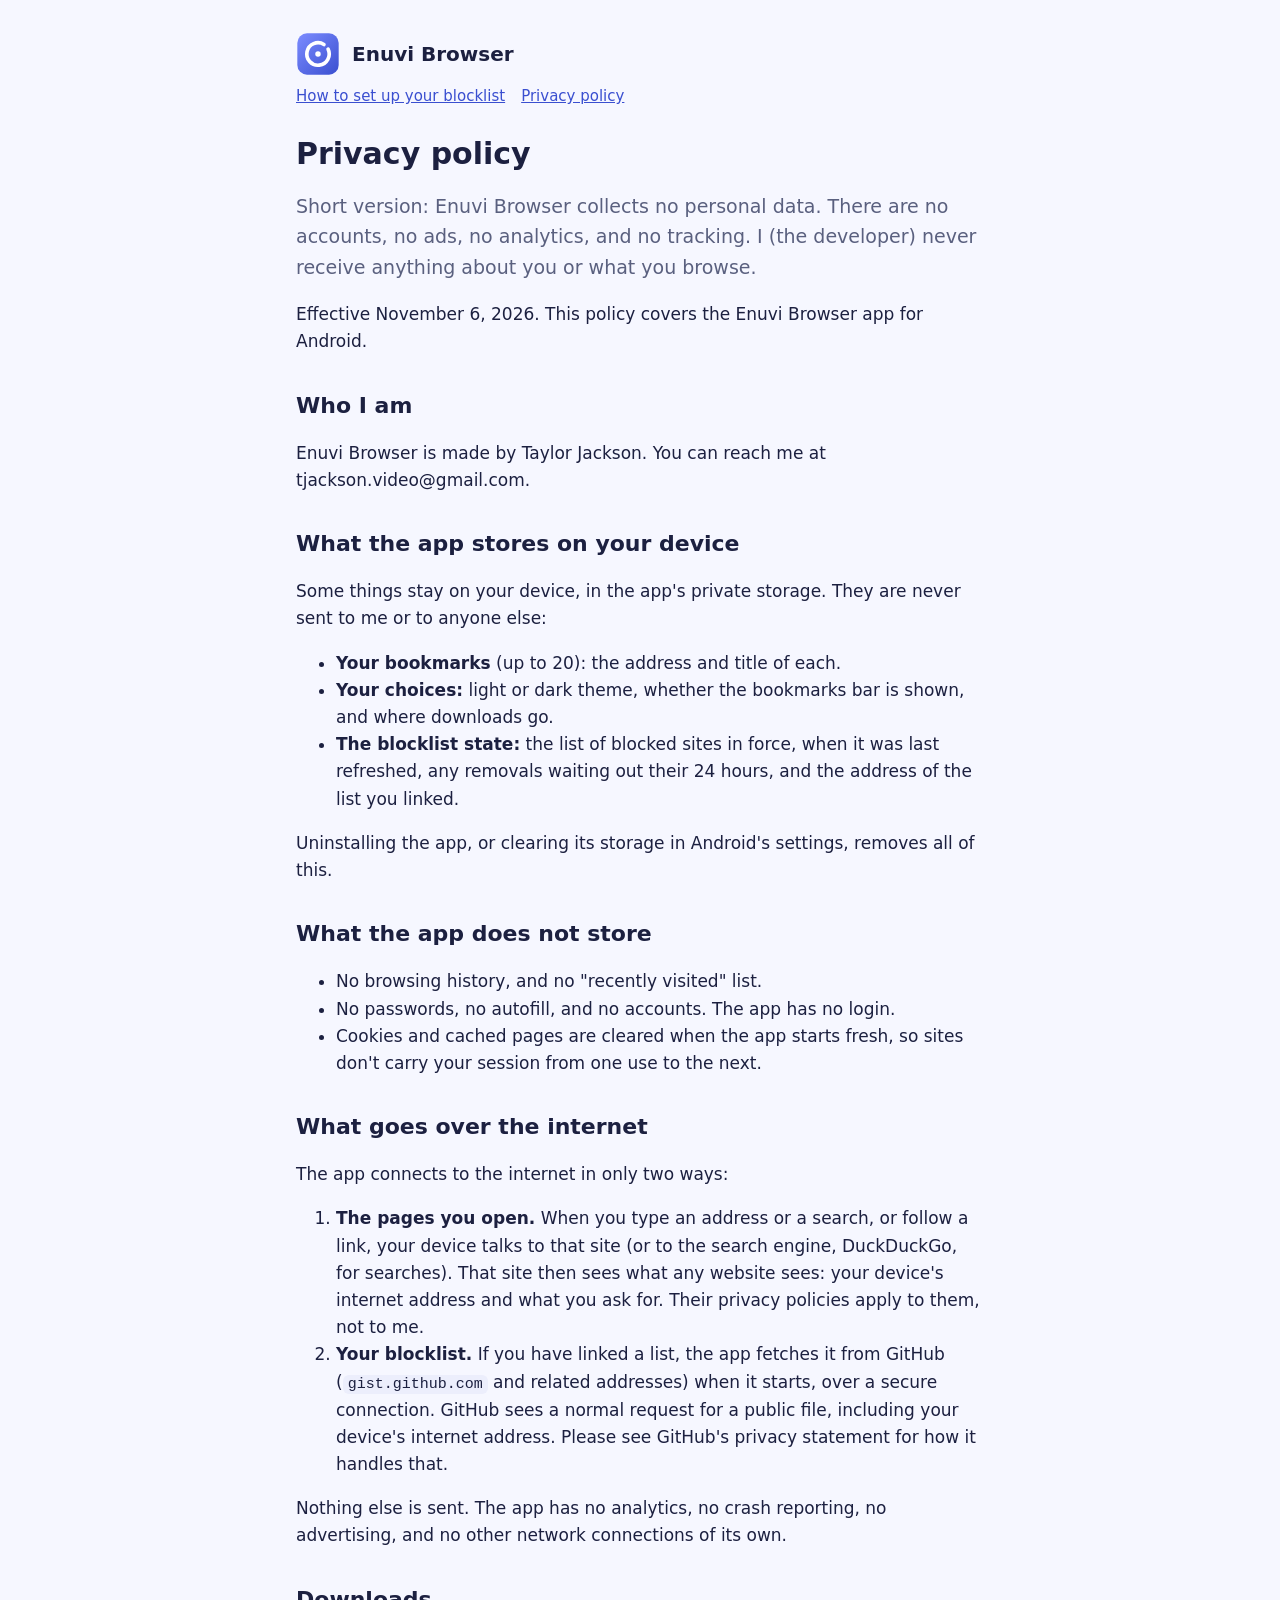
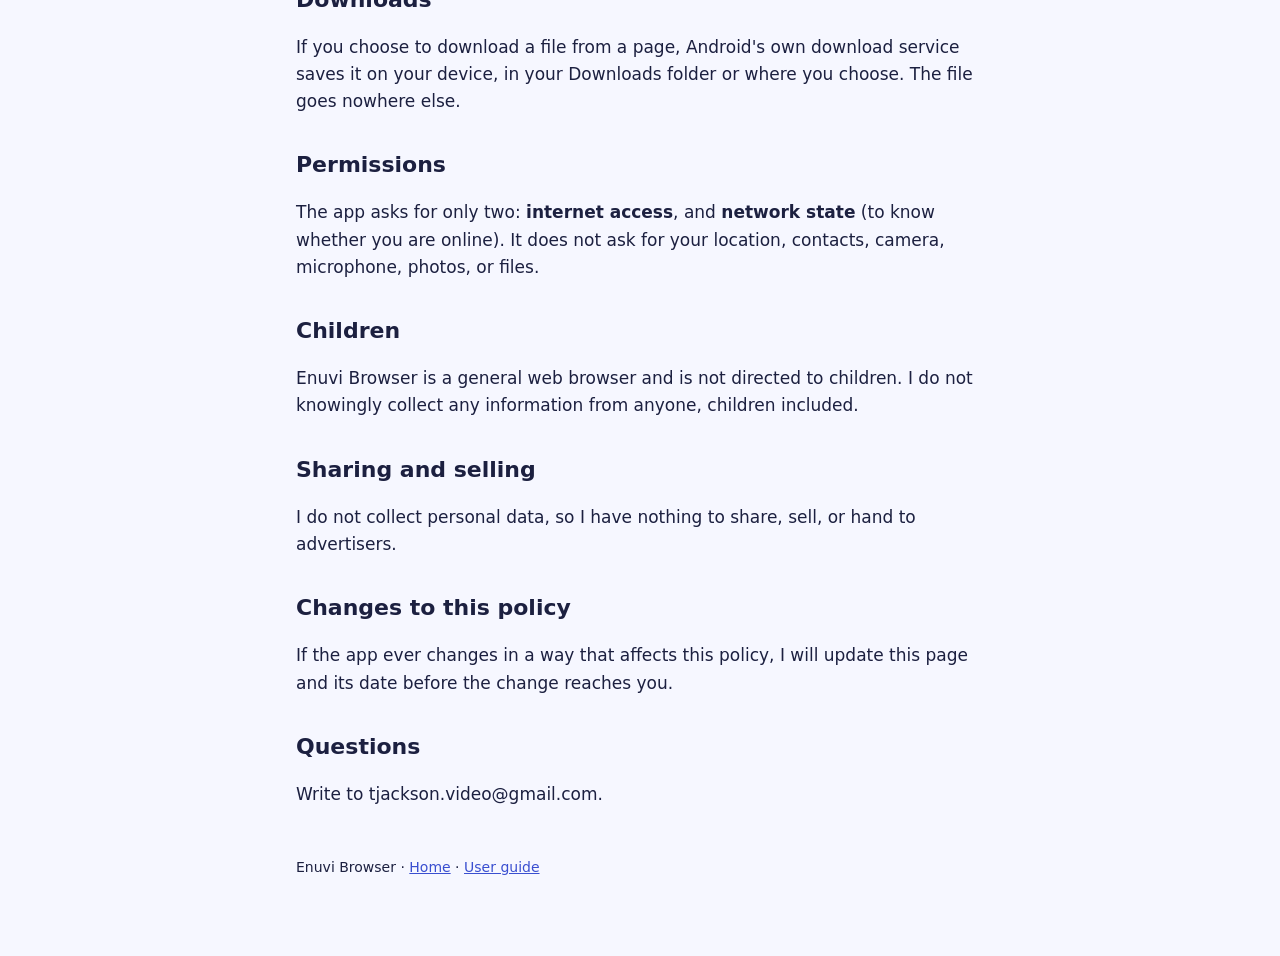
==== privacy.html @ 1cc2c9f3 "Enuvi Browser website: home, user guide, privacy policy" ====
<!doctype html>
<html lang="en">
<head>
<meta charset="utf-8">
<meta name="viewport" content="width=device-width, initial-scale=1">
<title>Privacy policy - Enuvi Browser</title>
<meta name="description" content="Enuvi Browser's privacy policy: the app collects no personal data.">
<link rel="stylesheet" href="style.css">
</head>
<body>
<main>
  <header class="site">
    <svg viewBox="0 0 100 100" role="img" aria-label="Enuvi Browser logo">
      <defs><linearGradient id="g" x1="0" y1="0" x2="1" y2="1"><stop offset="0" stop-color="#7C8CFF"/><stop offset="1" stop-color="#3A4FD0"/></linearGradient></defs>
      <rect x="3" y="3" width="94" height="94" rx="22" fill="url(#g)"/>
      <path d="M72.92,38.82A25.5,25.5 0 1 1 63.51,28.37" fill="none" stroke="#fff" stroke-width="8.3" stroke-linecap="round"/>
      <circle cx="50" cy="50" r="6.2" fill="#fff"/>
    </svg>
    <a href="index.html">Enuvi Browser</a>
  </header>
  <nav><a href="guide.html">How to set up your blocklist</a><a href="privacy.html">Privacy policy</a></nav>

  <h1>Privacy policy</h1>
  <p class="lead">Short version: Enuvi Browser collects no personal data. There are no accounts, no ads, no analytics, and no
  tracking. I (the developer) never receive anything about you or what you browse.</p>
  <p>Effective November 6, 2026. This policy covers the Enuvi Browser app for Android.</p>

  <h2>Who I am</h2>
  <p>Enuvi Browser is made by Taylor Jackson. You can reach me at tjackson.video@gmail.com.</p>

  <h2>What the app stores on your device</h2>
  <p>Some things stay on your device, in the app's private storage. They are never sent to me or to anyone else:</p>
  <ul>
    <li><strong>Your bookmarks</strong> (up to 20): the address and title of each.</li>
    <li><strong>Your choices:</strong> light or dark theme, whether the bookmarks bar is shown, and where downloads go.</li>
    <li><strong>The blocklist state:</strong> the list of blocked sites in force, when it was last refreshed, any removals waiting out their 24 hours, and the address of the list you linked.</li>
  </ul>
  <p>Uninstalling the app, or clearing its storage in Android's settings, removes all of this.</p>

  <h2>What the app does not store</h2>
  <ul>
    <li>No browsing history, and no "recently visited" list.</li>
    <li>No passwords, no autofill, and no accounts. The app has no login.</li>
    <li>Cookies and cached pages are cleared when the app starts fresh, so sites don't carry your session from one use to the next.</li>
  </ul>

  <h2>What goes over the internet</h2>
  <p>The app connects to the internet in only two ways:</p>
  <ol>
    <li><strong>The pages you open.</strong> When you type an address or a search, or follow a link, your device talks to that site (or to the search engine, DuckDuckGo, for searches). That site then sees what any website sees: your device's internet address and what you ask for. Their privacy policies apply to them, not to me.</li>
    <li><strong>Your blocklist.</strong> If you have linked a list, the app fetches it from GitHub (<code>gist.github.com</code> and related addresses) when it starts, over a secure connection. GitHub sees a normal request for a public file, including your device's internet address. Please see GitHub's privacy statement for how it handles that.</li>
  </ol>
  <p>Nothing else is sent. The app has no analytics, no crash reporting, no advertising, and no other network connections of its own.</p>

  <h2>Downloads</h2>
  <p>If you choose to download a file from a page, Android's own download service saves it on your device, in your Downloads folder or where you choose. The file goes nowhere else.</p>

  <h2>Permissions</h2>
  <p>The app asks for only two: <strong>internet access</strong>, and <strong>network state</strong> (to know whether you are online). It does not ask for your location, contacts, camera, microphone, photos, or files.</p>

  <h2>Children</h2>
  <p>Enuvi Browser is a general web browser and is not directed to children. I do not knowingly collect any information from anyone, children included.</p>

  <h2>Sharing and selling</h2>
  <p>I do not collect personal data, so I have nothing to share, sell, or hand to advertisers.</p>

  <h2>Changes to this policy</h2>
  <p>If the app ever changes in a way that affects this policy, I will update this page and its date before the change reaches you.</p>

  <h2>Questions</h2>
  <p>Write to tjackson.video@gmail.com.</p>

  <footer>
    <p>Enuvi Browser &middot; <a href="index.html">Home</a> &middot; <a href="guide.html">User guide</a></p>
  </footer>
</main>
</body>
</html>
---- style.css ----
/* Enuvi Browser's website: three plain pages. Colors come from the app icon (#7C8CFF to #3A4FD0). */
:root {
  --bg: #f6f7ff;
  --card: #ffffff;
  --text: #1c2040;
  --muted: #5a607f;
  --accent: #3a4fd0;
  --line: #dfe2f6;
  --code: #eceefc;
}
@media (prefers-color-scheme: dark) {
  :root {
    --bg: #11132b;
    --card: #1a1d3b;
    --text: #e8eaff;
    --muted: #a3a9d3;
    --accent: #8b99ff;
    --line: #2b2f57;
    --code: #232650;
  }
}
* { box-sizing: border-box; }
body {
  margin: 0;
  background: var(--bg);
  color: var(--text);
  font: 17px/1.6 system-ui, -apple-system, "Segoe UI", Roboto, sans-serif;
}
main { max-width: 720px; margin: 0 auto; padding: 32px 16px 64px; }
header.site { display: flex; align-items: center; gap: 12px; margin-bottom: 8px; }
header.site svg { width: 44px; height: 44px; flex: none; }
header.site a { color: var(--text); font-weight: 650; font-size: 20px; text-decoration: none; }
nav { margin: 0 0 28px; color: var(--muted); font-size: 15px; }
nav a { margin-right: 16px; }
h1 { font-size: 30px; line-height: 1.2; margin: 24px 0 8px; }
h2 { font-size: 22px; margin: 32px 0 8px; }
p, li { color: var(--text); }
.lead { color: var(--muted); font-size: 19px; }
a { color: var(--accent); }
.card { background: var(--card); border: 1px solid var(--line); border-radius: 14px; padding: 16px 18px; margin: 16px 0; }
table { width: 100%; border-collapse: collapse; margin: 12px 0; font-size: 16px; }
th, td { text-align: left; padding: 8px 10px; border-bottom: 1px solid var(--line); vertical-align: top; }
code, pre { background: var(--code); border-radius: 6px; font-family: ui-monospace, Consolas, monospace; font-size: 15px; }
code { padding: 1px 5px; }
pre { padding: 12px 14px; overflow-x: auto; }
footer { margin-top: 48px; color: var(--muted); font-size: 14px; }
.todo { background: #fff3cd; color: #5c4400; padding: 0 4px; border-radius: 4px; }
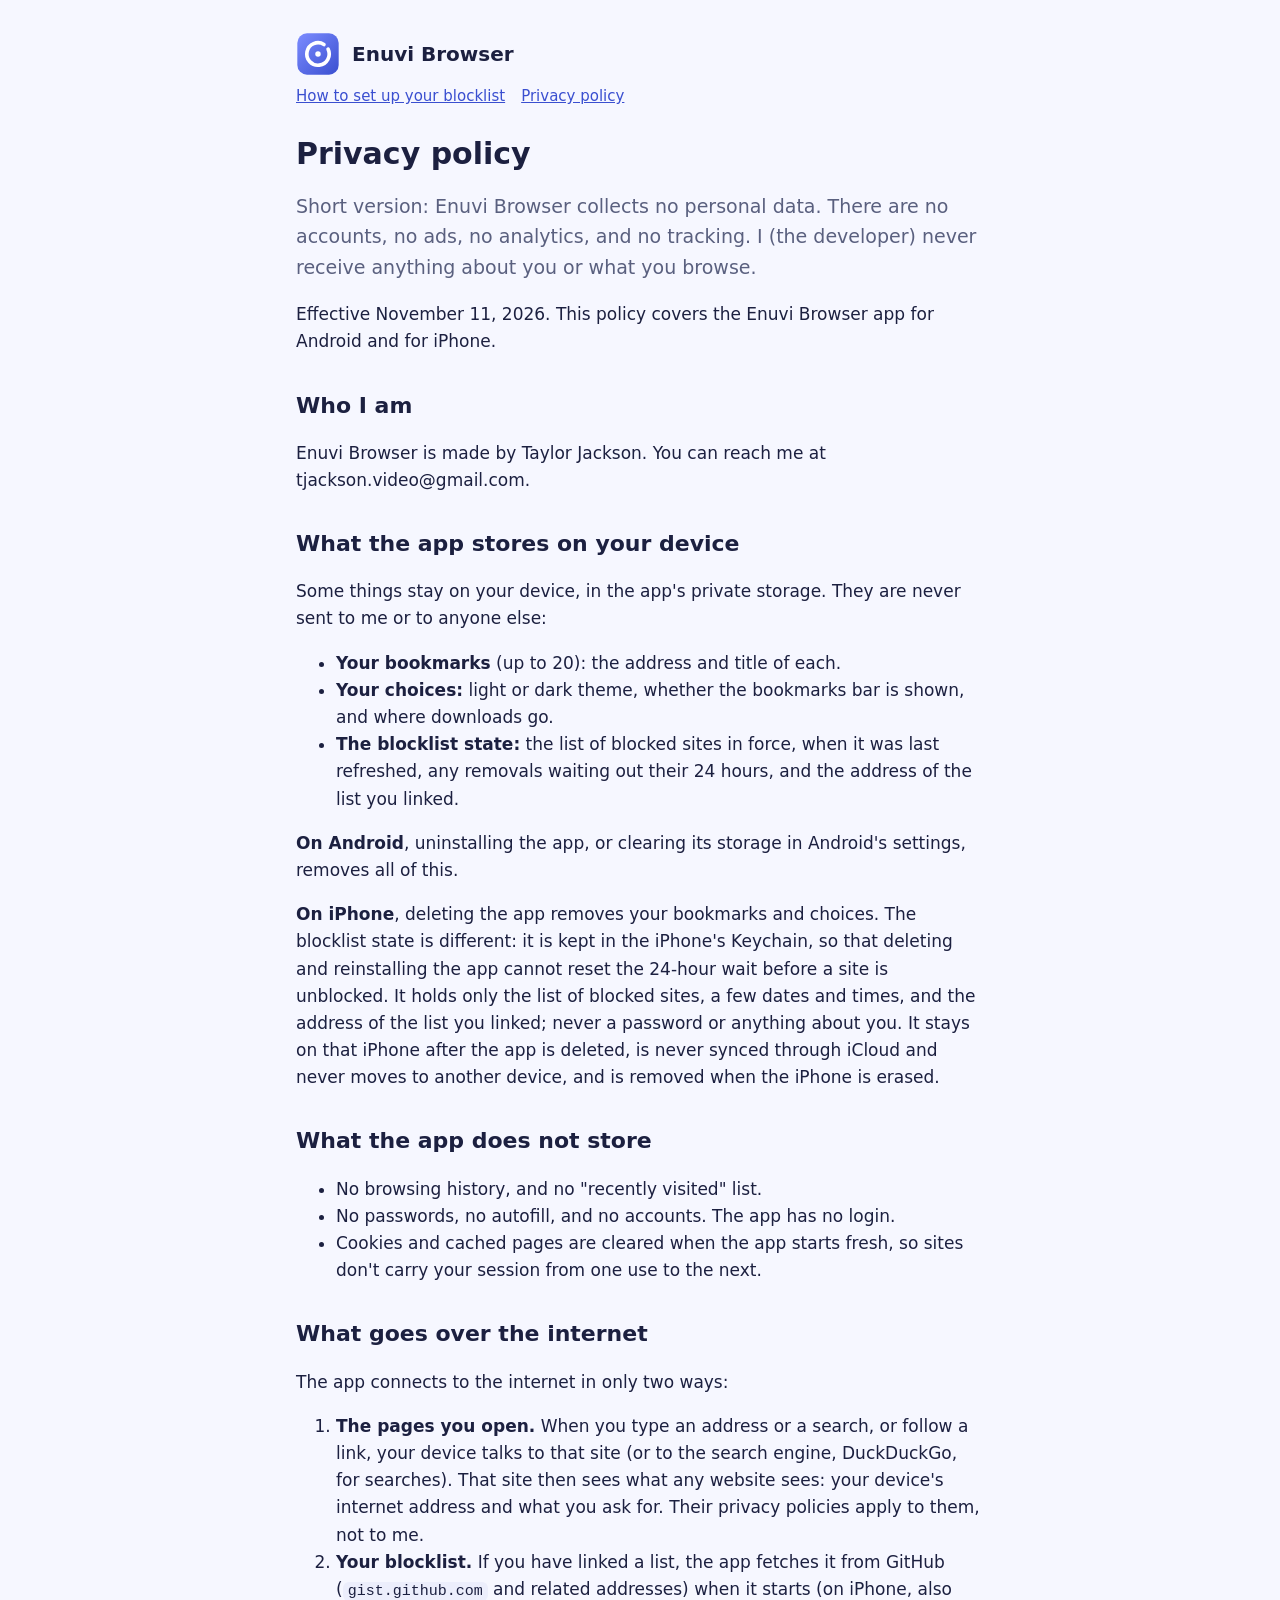
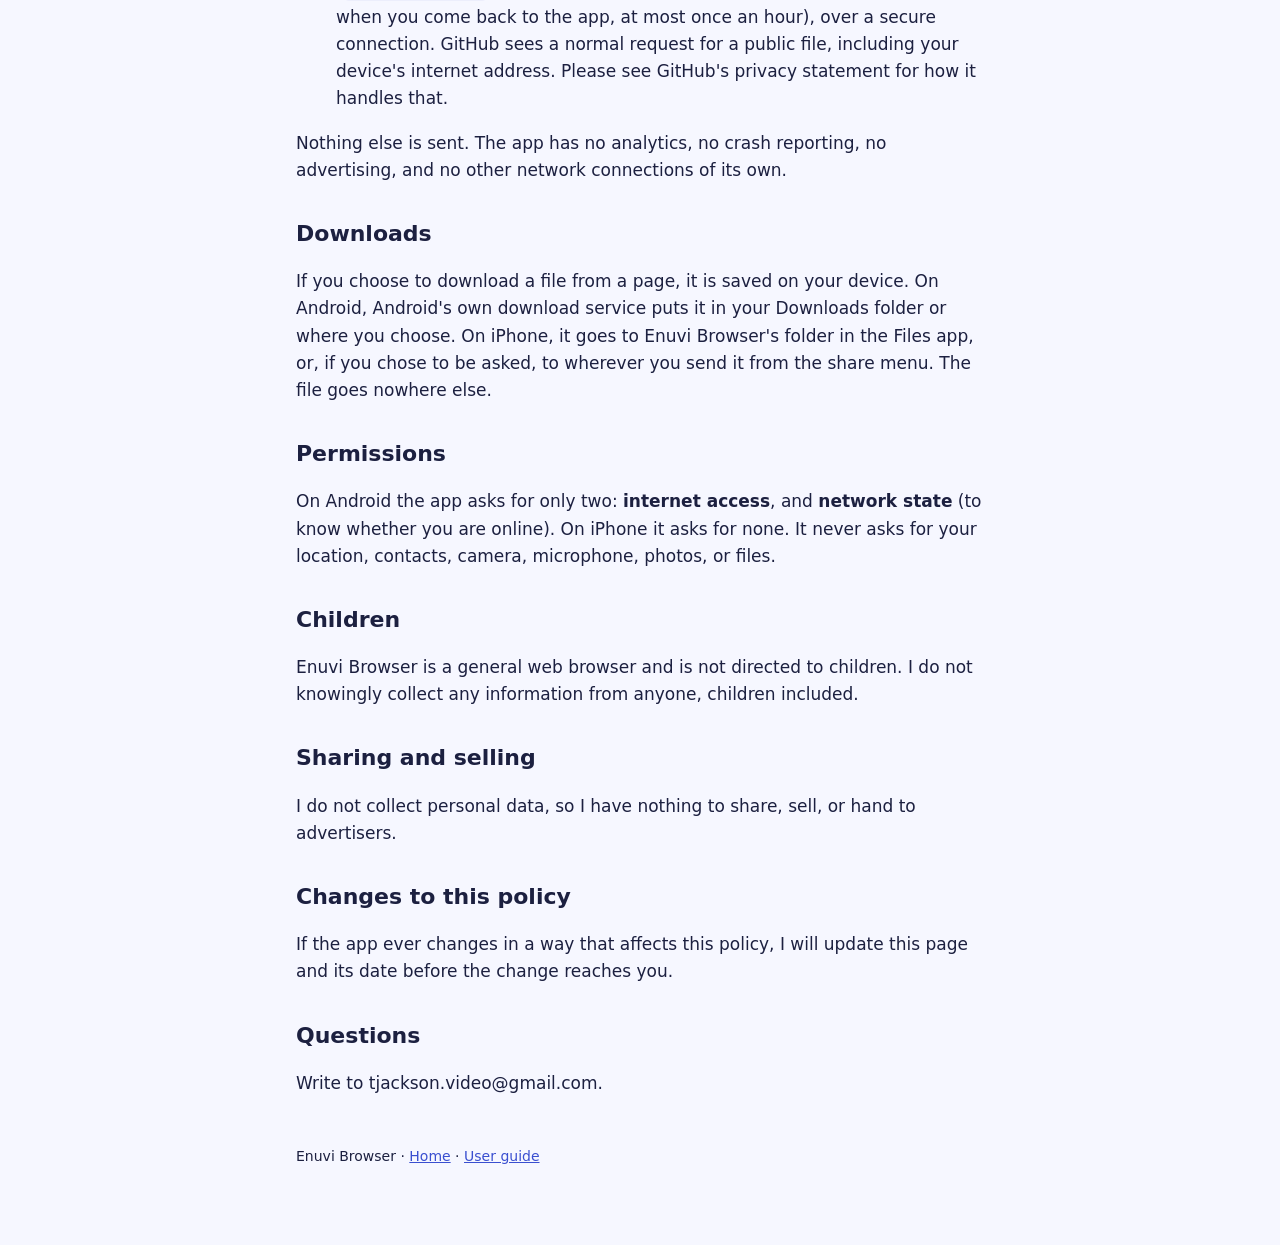
==== commit 4fba4043: "Privacy policy: cover the iPhone app too Adds the iPhone: the blocklist state stays in the Keychain " ====
--- a/privacy.html
+++ b/privacy.html
@@ -23,7 +23,7 @@
   <h1>Privacy policy</h1>
   <p class="lead">Short version: Enuvi Browser collects no personal data. There are no accounts, no ads, no analytics, and no
   tracking. I (the developer) never receive anything about you or what you browse.</p>
-  <p>Effective November 6, 2026. This policy covers the Enuvi Browser app for Android.</p>
+  <p>Effective November 11, 2026. This policy covers the Enuvi Browser app for Android and for iPhone.</p>
 
   <h2>Who I am</h2>
   <p>Enuvi Browser is made by Taylor Jackson. You can reach me at tjackson.video@gmail.com.</p>
@@ -35,7 +35,12 @@
     <li><strong>Your choices:</strong> light or dark theme, whether the bookmarks bar is shown, and where downloads go.</li>
     <li><strong>The blocklist state:</strong> the list of blocked sites in force, when it was last refreshed, any removals waiting out their 24 hours, and the address of the list you linked.</li>
   </ul>
-  <p>Uninstalling the app, or clearing its storage in Android's settings, removes all of this.</p>
+  <p><strong>On Android</strong>, uninstalling the app, or clearing its storage in Android's settings, removes all of this.</p>
+  <p><strong>On iPhone</strong>, deleting the app removes your bookmarks and choices. The blocklist state is different: it is
+  kept in the iPhone's Keychain, so that deleting and reinstalling the app cannot reset the 24-hour wait before a site is
+  unblocked. It holds only the list of blocked sites, a few dates and times, and the address of the list you linked; never a
+  password or anything about you. It stays on that iPhone after the app is deleted, is never synced through iCloud and never
+  moves to another device, and is removed when the iPhone is erased.</p>
 
   <h2>What the app does not store</h2>
   <ul>
@@ -48,15 +53,15 @@
   <p>The app connects to the internet in only two ways:</p>
   <ol>
     <li><strong>The pages you open.</strong> When you type an address or a search, or follow a link, your device talks to that site (or to the search engine, DuckDuckGo, for searches). That site then sees what any website sees: your device's internet address and what you ask for. Their privacy policies apply to them, not to me.</li>
-    <li><strong>Your blocklist.</strong> If you have linked a list, the app fetches it from GitHub (<code>gist.github.com</code> and related addresses) when it starts, over a secure connection. GitHub sees a normal request for a public file, including your device's internet address. Please see GitHub's privacy statement for how it handles that.</li>
+    <li><strong>Your blocklist.</strong> If you have linked a list, the app fetches it from GitHub (<code>gist.github.com</code> and related addresses) when it starts (on iPhone, also when you come back to the app, at most once an hour), over a secure connection. GitHub sees a normal request for a public file, including your device's internet address. Please see GitHub's privacy statement for how it handles that.</li>
   </ol>
   <p>Nothing else is sent. The app has no analytics, no crash reporting, no advertising, and no other network connections of its own.</p>
 
   <h2>Downloads</h2>
-  <p>If you choose to download a file from a page, Android's own download service saves it on your device, in your Downloads folder or where you choose. The file goes nowhere else.</p>
+  <p>If you choose to download a file from a page, it is saved on your device. On Android, Android's own download service puts it in your Downloads folder or where you choose. On iPhone, it goes to Enuvi Browser's folder in the Files app, or, if you chose to be asked, to wherever you send it from the share menu. The file goes nowhere else.</p>
 
   <h2>Permissions</h2>
-  <p>The app asks for only two: <strong>internet access</strong>, and <strong>network state</strong> (to know whether you are online). It does not ask for your location, contacts, camera, microphone, photos, or files.</p>
+  <p>On Android the app asks for only two: <strong>internet access</strong>, and <strong>network state</strong> (to know whether you are online). On iPhone it asks for none. It never asks for your location, contacts, camera, microphone, photos, or files.</p>
 
   <h2>Children</h2>
   <p>Enuvi Browser is a general web browser and is not directed to children. I do not knowingly collect any information from anyone, children included.</p>
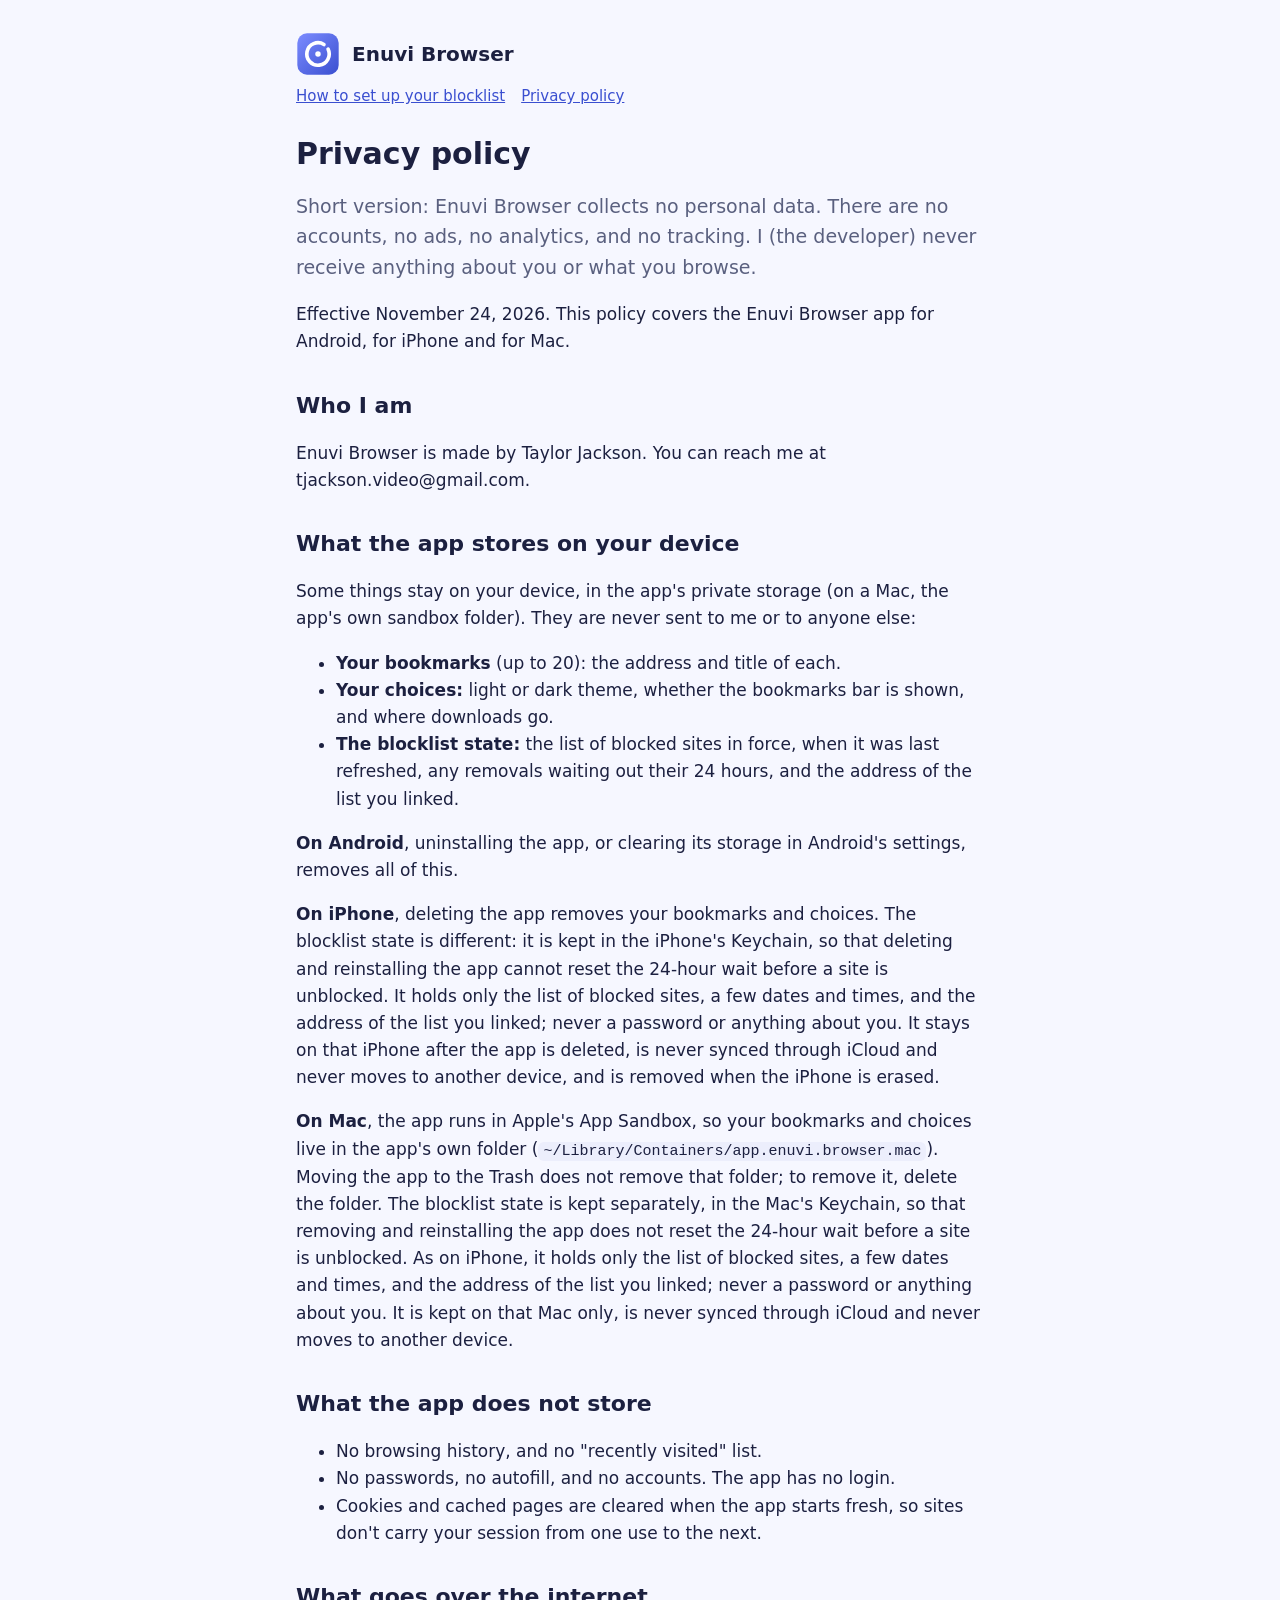
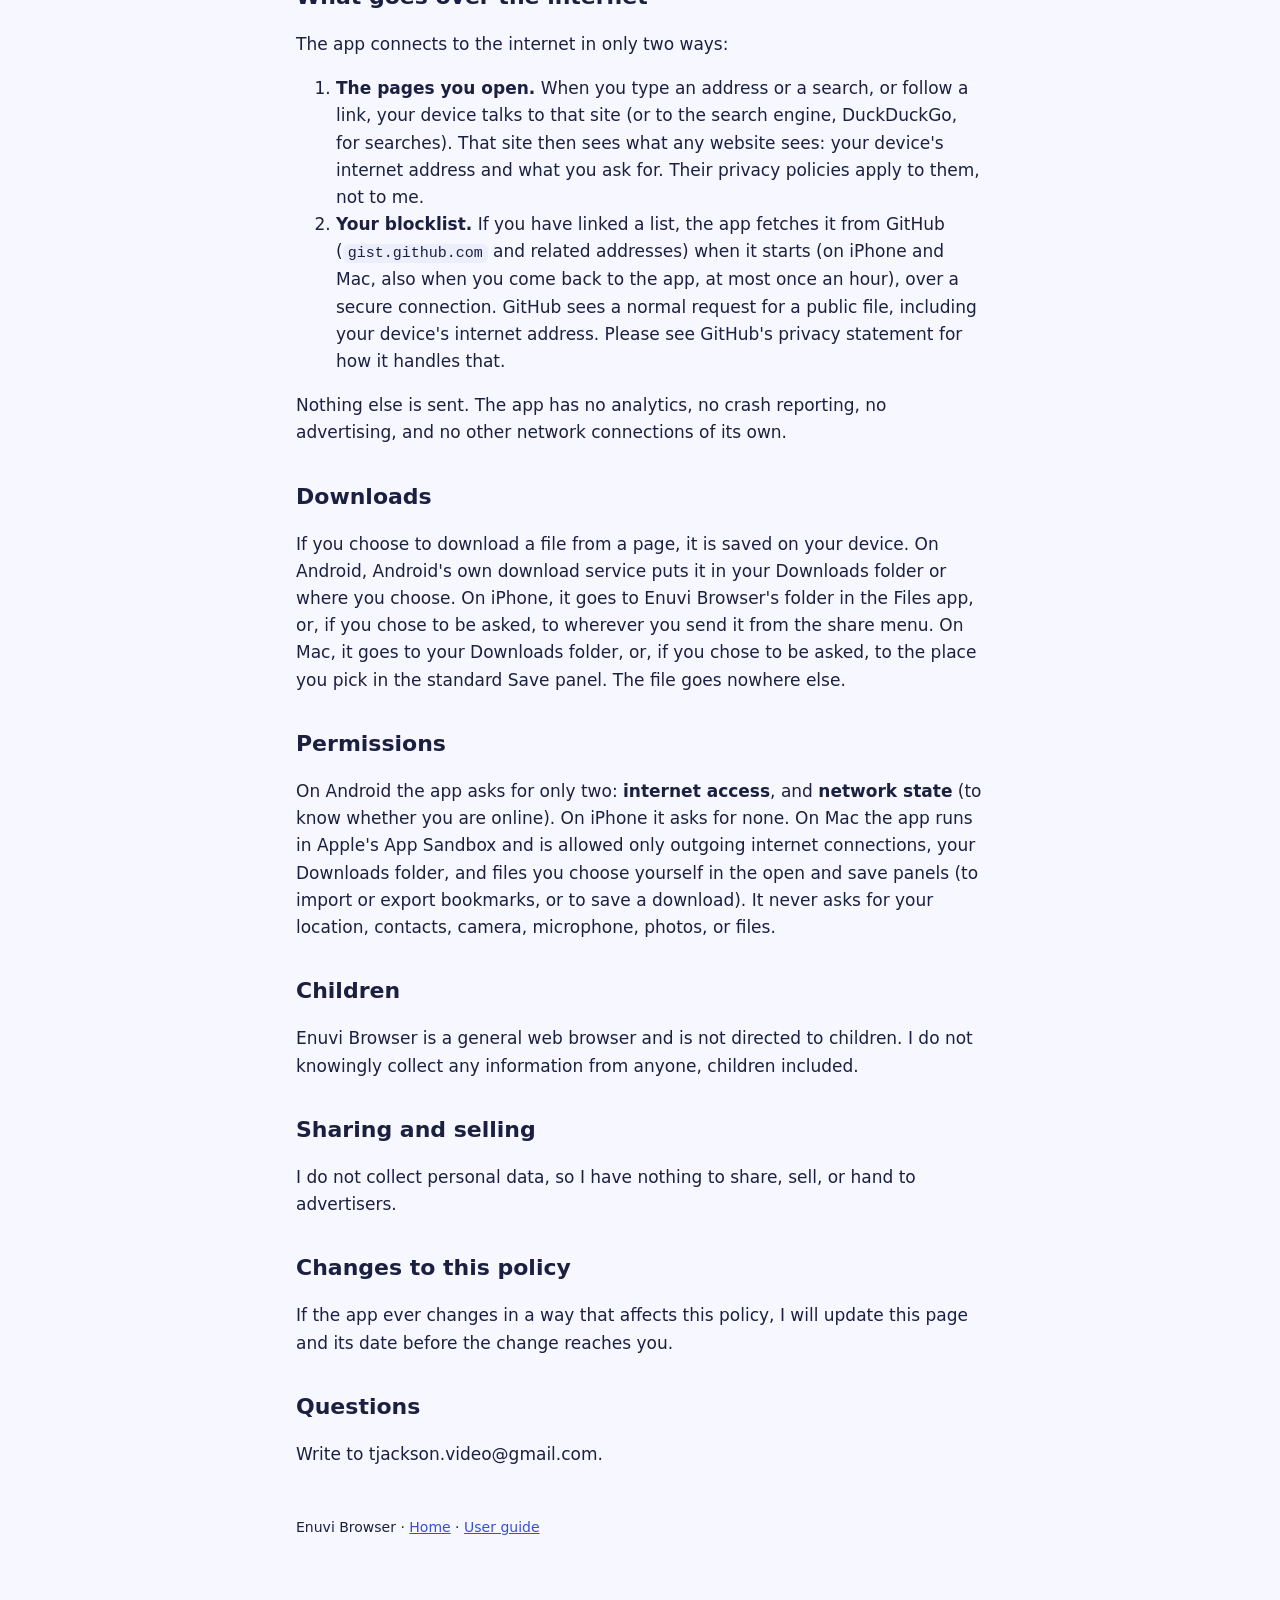
==== commit 73d6c995: "Privacy policy: cover the Mac app too Co-Authored-By: Claude Sonnet 5.5 <noreply@anthropic.com>" ====
--- a/privacy.html
+++ b/privacy.html
@@ -23,13 +23,13 @@
   <h1>Privacy policy</h1>
   <p class="lead">Short version: Enuvi Browser collects no personal data. There are no accounts, no ads, no analytics, and no
   tracking. I (the developer) never receive anything about you or what you browse.</p>
-  <p>Effective November 11, 2026. This policy covers the Enuvi Browser app for Android and for iPhone.</p>
+  <p>Effective November 24, 2026. This policy covers the Enuvi Browser app for Android, for iPhone and for Mac.</p>
 
   <h2>Who I am</h2>
   <p>Enuvi Browser is made by Taylor Jackson. You can reach me at tjackson.video@gmail.com.</p>
 
   <h2>What the app stores on your device</h2>
-  <p>Some things stay on your device, in the app's private storage. They are never sent to me or to anyone else:</p>
+  <p>Some things stay on your device, in the app's private storage (on a Mac, the app's own sandbox folder). They are never sent to me or to anyone else:</p>
   <ul>
     <li><strong>Your bookmarks</strong> (up to 20): the address and title of each.</li>
     <li><strong>Your choices:</strong> light or dark theme, whether the bookmarks bar is shown, and where downloads go.</li>
@@ -41,6 +41,12 @@
   unblocked. It holds only the list of blocked sites, a few dates and times, and the address of the list you linked; never a
   password or anything about you. It stays on that iPhone after the app is deleted, is never synced through iCloud and never
   moves to another device, and is removed when the iPhone is erased.</p>
+  <p><strong>On Mac</strong>, the app runs in Apple's App Sandbox, so your bookmarks and choices live in the app's own folder
+  (<code>~/Library/Containers/app.enuvi.browser.mac</code>). Moving the app to the Trash does not remove that folder; to remove
+  it, delete the folder. The blocklist state is kept separately, in the Mac's Keychain, so that removing and reinstalling the
+  app does not reset the 24-hour wait before a site is unblocked. As on iPhone, it holds only the list of blocked
+  sites, a few dates and times, and the address of the list you linked; never a password or anything about you. It is kept on
+  that Mac only, is never synced through iCloud and never moves to another device.</p>
 
   <h2>What the app does not store</h2>
   <ul>
@@ -53,15 +59,15 @@
   <p>The app connects to the internet in only two ways:</p>
   <ol>
     <li><strong>The pages you open.</strong> When you type an address or a search, or follow a link, your device talks to that site (or to the search engine, DuckDuckGo, for searches). That site then sees what any website sees: your device's internet address and what you ask for. Their privacy policies apply to them, not to me.</li>
-    <li><strong>Your blocklist.</strong> If you have linked a list, the app fetches it from GitHub (<code>gist.github.com</code> and related addresses) when it starts (on iPhone, also when you come back to the app, at most once an hour), over a secure connection. GitHub sees a normal request for a public file, including your device's internet address. Please see GitHub's privacy statement for how it handles that.</li>
+    <li><strong>Your blocklist.</strong> If you have linked a list, the app fetches it from GitHub (<code>gist.github.com</code> and related addresses) when it starts (on iPhone and Mac, also when you come back to the app, at most once an hour), over a secure connection. GitHub sees a normal request for a public file, including your device's internet address. Please see GitHub's privacy statement for how it handles that.</li>
   </ol>
   <p>Nothing else is sent. The app has no analytics, no crash reporting, no advertising, and no other network connections of its own.</p>
 
   <h2>Downloads</h2>
-  <p>If you choose to download a file from a page, it is saved on your device. On Android, Android's own download service puts it in your Downloads folder or where you choose. On iPhone, it goes to Enuvi Browser's folder in the Files app, or, if you chose to be asked, to wherever you send it from the share menu. The file goes nowhere else.</p>
+  <p>If you choose to download a file from a page, it is saved on your device. On Android, Android's own download service puts it in your Downloads folder or where you choose. On iPhone, it goes to Enuvi Browser's folder in the Files app, or, if you chose to be asked, to wherever you send it from the share menu. On Mac, it goes to your Downloads folder, or, if you chose to be asked, to the place you pick in the standard Save panel. The file goes nowhere else.</p>
 
   <h2>Permissions</h2>
-  <p>On Android the app asks for only two: <strong>internet access</strong>, and <strong>network state</strong> (to know whether you are online). On iPhone it asks for none. It never asks for your location, contacts, camera, microphone, photos, or files.</p>
+  <p>On Android the app asks for only two: <strong>internet access</strong>, and <strong>network state</strong> (to know whether you are online). On iPhone it asks for none. On Mac the app runs in Apple's App Sandbox and is allowed only outgoing internet connections, your Downloads folder, and files you choose yourself in the open and save panels (to import or export bookmarks, or to save a download). It never asks for your location, contacts, camera, microphone, photos, or files.</p>
 
   <h2>Children</h2>
   <p>Enuvi Browser is a general web browser and is not directed to children. I do not knowingly collect any information from anyone, children included.</p>
